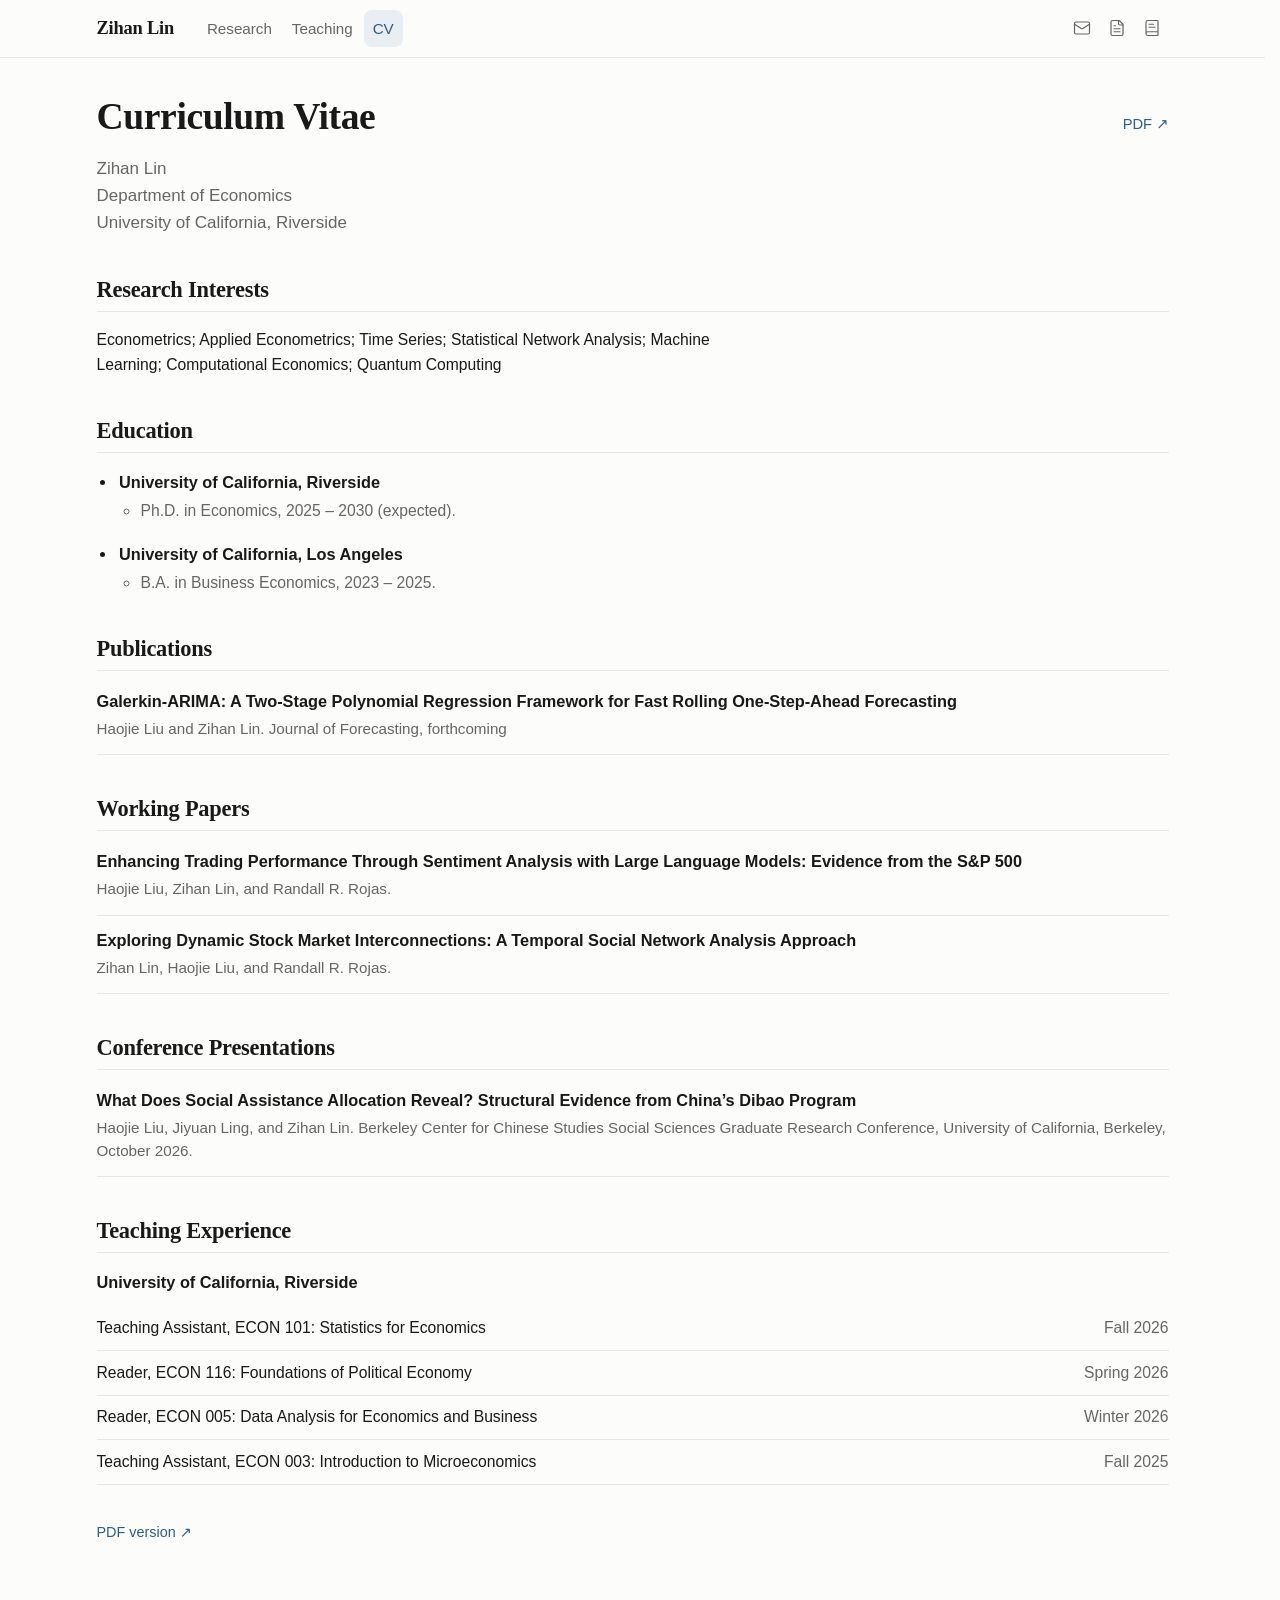
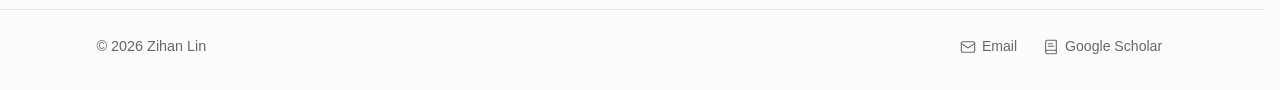
==== cv/index.html @ 2d90c13d "Deploy website" ====
<!DOCTYPE html><html lang="en"><head><meta charset="utf-8"><meta name="viewport" content="width=device-width, initial-scale=1"><meta name="generator" content="Astro v7.3.6"><title>Curriculum Vitae | Zihan Lin</title><meta name="description" content="Curriculum vitae of Zihan Lin, Ph.D. Student in Economics at University of California, Riverside."><meta name="author" content="Zihan Lin"><link rel="canonical" href="https://nofateggs.github.io/cv/"><meta property="og:type" content="website"><meta property="og:title" content="Curriculum Vitae | Zihan Lin"><meta property="og:description" content="Curriculum vitae of Zihan Lin, Ph.D. Student in Economics at University of California, Riverside."><meta property="og:url" content="https://nofateggs.github.io/cv/"><meta property="og:site_name" content="Zihan Lin"><meta property="og:locale" content="en_US"><meta name="twitter:card" content="summary"><meta name="twitter:title" content="Curriculum Vitae | Zihan Lin"><meta name="twitter:description" content="Curriculum vitae of Zihan Lin, Ph.D. Student in Economics at University of California, Riverside."><link rel="icon" type="image/svg+xml" href="/favicon.svg"><link rel="icon" href="/favicon.ico"><link rel="stylesheet" href="/_astro/Layout.BebASlsw.css"><style>.title-row[data-astro-cid-uue4a3aj]{flex-wrap:wrap;justify-content:space-between;align-items:baseline;gap:1rem;display:flex}.title-row[data-astro-cid-uue4a3aj] h1[data-astro-cid-uue4a3aj]{margin-bottom:0}.pdf-link[data-astro-cid-uue4a3aj]{white-space:nowrap;font-size:.92rem;font-weight:500;text-decoration:none}.pdf-link[data-astro-cid-uue4a3aj]:hover{text-decoration:underline}.affiliation[data-astro-cid-uue4a3aj]{color:var(--secondary);margin:.85rem 0 0;line-height:1.6}.interests-line[data-astro-cid-uue4a3aj]{max-width:42rem;color:var(--text);margin:.35rem 0 0;font-size:.98rem;line-height:1.55}.education-list[data-astro-cid-uue4a3aj]{flex-direction:column;gap:1.1rem;margin:.35rem 0 0;padding-left:1.25rem;list-style:outside;display:flex}.education-item[data-astro-cid-uue4a3aj]{padding-left:.15rem}.institution[data-astro-cid-uue4a3aj]{font-size:1.02rem;font-weight:700;line-height:1.4}.degree-list[data-astro-cid-uue4a3aj]{margin:.2rem 0 0;padding-left:1.35rem;list-style:circle}.degree[data-astro-cid-uue4a3aj]{color:var(--secondary);font-size:.98rem;line-height:1.45}.paper-list[data-astro-cid-uue4a3aj],.teaching-list[data-astro-cid-uue4a3aj]{margin:.35rem 0 0;padding:0;list-style:none}.paper-item[data-astro-cid-uue4a3aj]{border-bottom:1px solid var(--border);padding:.85rem 0}.paper-item[data-astro-cid-uue4a3aj]:first-child{padding-top:.2rem}.paper-title[data-astro-cid-uue4a3aj]{margin:0 0 .3rem;font-size:1.02rem;font-weight:600;line-height:1.4}.paper-meta[data-astro-cid-uue4a3aj]{color:var(--secondary);margin:0;font-size:.95rem;line-height:1.5}.teaching-institution[data-astro-cid-uue4a3aj]{margin:.35rem 0 .65rem;font-size:1.02rem;font-weight:600}.teaching-item[data-astro-cid-uue4a3aj]{border-bottom:1px solid var(--border);justify-content:space-between;align-items:baseline;gap:1rem 1.5rem;padding:.65rem 0;display:flex}.teaching-role[data-astro-cid-uue4a3aj],.teaching-term[data-astro-cid-uue4a3aj]{margin:0;font-size:.98rem;line-height:1.45}.teaching-term[data-astro-cid-uue4a3aj]{color:var(--secondary);white-space:nowrap}.pdf-footnote[data-astro-cid-uue4a3aj]{margin:2.25rem 0 0;font-size:.9rem}.pdf-footnote[data-astro-cid-uue4a3aj] a[data-astro-cid-uue4a3aj]{text-decoration:none}.pdf-footnote[data-astro-cid-uue4a3aj] a[data-astro-cid-uue4a3aj]:hover{text-decoration:underline}@media (width<=560px){.education-list[data-astro-cid-uue4a3aj]{padding-left:1.15rem}.degree-list[data-astro-cid-uue4a3aj]{padding-left:1.2rem}.teaching-item[data-astro-cid-uue4a3aj]{flex-direction:column;align-items:flex-start;gap:.15rem}.teaching-term[data-astro-cid-uue4a3aj]{white-space:normal}}
</style></head><body><div class="site-shell"><header class="site-header" data-astro-cid-nen7h5rs><div class="header-inner" data-astro-cid-nen7h5rs><a class="brand" href="/" data-astro-cid-nen7h5rs>Zihan Lin</a><nav class="primary-nav" aria-label="Primary" data-astro-cid-nen7h5rs><ul data-astro-cid-nen7h5rs><li data-astro-cid-nen7h5rs><a href="/research" data-astro-cid-nen7h5rs>Research</a></li><li data-astro-cid-nen7h5rs><a href="/teaching" data-astro-cid-nen7h5rs>Teaching</a></li><li data-astro-cid-nen7h5rs><a href="/cv" aria-current="page" class="active" data-astro-cid-nen7h5rs>CV</a></li></ul></nav><nav class="icon-nav" aria-label="Academic links" data-astro-cid-nen7h5rs><ul data-astro-cid-nen7h5rs><li data-astro-cid-nen7h5rs><a href="mailto:zlin169@ucr.edu" class="icon-link" aria-label="Email" title="Email" data-astro-cid-nen7h5rs><svg xmlns="http://www.w3.org/2000/svg" width="18" height="18" viewBox="0 0 24 24" fill="none" stroke="currentColor" stroke-width="1.6" stroke-linecap="round" stroke-linejoin="round" aria-hidden="true" data-astro-cid-nen7h5rs><rect width="20" height="16" x="2" y="4" rx="2" data-astro-cid-nen7h5rs></rect><path d="m22 7-8.97 5.7a1.94 1.94 0 0 1-2.06 0L2 7" data-astro-cid-nen7h5rs></path></svg></a></li><li data-astro-cid-nen7h5rs><a href="/files/cv.pdf" class="icon-link" aria-label="CV" title="CV" target="_blank" rel="noopener noreferrer" data-astro-cid-nen7h5rs><svg xmlns="http://www.w3.org/2000/svg" width="18" height="18" viewBox="0 0 24 24" fill="none" stroke="currentColor" stroke-width="1.6" stroke-linecap="round" stroke-linejoin="round" aria-hidden="true" data-astro-cid-nen7h5rs><path d="M15 2H6a2 2 0 0 0-2 2v16a2 2 0 0 0 2 2h12a2 2 0 0 0 2-2V7Z" data-astro-cid-nen7h5rs></path><path d="M14 2v4a2 2 0 0 0 2 2h4" data-astro-cid-nen7h5rs></path><path d="M10 9H8" data-astro-cid-nen7h5rs></path><path d="M16 13H8" data-astro-cid-nen7h5rs></path><path d="M16 17H8" data-astro-cid-nen7h5rs></path></svg></a></li><li data-astro-cid-nen7h5rs><a href="https://scholar.google.com/citations?user=Ic9rxrEAAAAJ&amp;hl=zh-CN" class="icon-link" aria-label="Google Scholar" title="Google Scholar" target="_blank" rel="noopener noreferrer" data-astro-cid-nen7h5rs><svg xmlns="http://www.w3.org/2000/svg" width="18" height="18" viewBox="0 0 24 24" fill="none" stroke="currentColor" stroke-width="1.6" stroke-linecap="round" stroke-linejoin="round" aria-hidden="true" data-astro-cid-nen7h5rs><path d="M4 19.5v-15A2.5 2.5 0 0 1 6.5 2H19a1 1 0 0 1 1 1v18a1 1 0 0 1-1 1H6.5a1 1 0 0 1 0-5H20" data-astro-cid-nen7h5rs></path><path d="M8 7h6" data-astro-cid-nen7h5rs></path><path d="M8 11h8" data-astro-cid-nen7h5rs></path></svg></a></li></ul></nav></div></header><main class="site-main" id="main"><header class="page-intro" data-astro-cid-uue4a3aj><div class="title-row" data-astro-cid-uue4a3aj><h1 data-astro-cid-uue4a3aj>Curriculum Vitae</h1><a class="pdf-link" href="/files/cv.pdf" target="_blank" rel="noopener noreferrer" data-astro-cid-uue4a3aj>PDF <span aria-hidden="true" data-astro-cid-uue4a3aj>↗</span></a></div><p class="affiliation" data-astro-cid-uue4a3aj>Zihan Lin<br data-astro-cid-uue4a3aj>Department of Economics<br data-astro-cid-uue4a3aj>University of California, Riverside</p></header><section aria-labelledby="cv-interests-heading" data-astro-cid-uue4a3aj><h2 id="cv-interests-heading" data-astro-cid-uue4a3aj>Research Interests</h2><p class="interests-line" data-astro-cid-uue4a3aj>Econometrics; Applied Econometrics; Time Series; Statistical Network Analysis; Machine Learning; Computational Economics; Quantum Computing</p></section><section aria-labelledby="cv-education-heading" data-astro-cid-uue4a3aj><h2 id="cv-education-heading" data-astro-cid-uue4a3aj>Education</h2><ul class="education-list" data-astro-cid-uue4a3aj><li class="education-item" data-astro-cid-uue4a3aj><span class="institution" data-astro-cid-uue4a3aj>University of California, Riverside</span><ul class="degree-list" data-astro-cid-uue4a3aj><li class="degree" data-astro-cid-uue4a3aj>Ph.D. in Economics, 2025 – 2030 (expected).</li></ul></li><li class="education-item" data-astro-cid-uue4a3aj><span class="institution" data-astro-cid-uue4a3aj>University of California, Los Angeles</span><ul class="degree-list" data-astro-cid-uue4a3aj><li class="degree" data-astro-cid-uue4a3aj>B.A. in Business Economics, 2023 – 2025.</li></ul></li></ul></section><section aria-labelledby="cv-publications-heading" data-astro-cid-uue4a3aj><h2 id="cv-publications-heading" data-astro-cid-uue4a3aj>Publications</h2><ul class="paper-list" data-astro-cid-uue4a3aj><li class="paper-item" data-astro-cid-uue4a3aj><p class="paper-title" data-astro-cid-uue4a3aj>Galerkin-ARIMA: A Two-Stage Polynomial Regression Framework for Fast Rolling One-Step-Ahead Forecasting</p><p class="paper-meta" data-astro-cid-uue4a3aj>Haojie Liu and Zihan Lin. Journal of Forecasting, forthcoming</p></li></ul></section><section aria-labelledby="cv-working-papers-heading" data-astro-cid-uue4a3aj><h2 id="cv-working-papers-heading" data-astro-cid-uue4a3aj>Working Papers</h2><ul class="paper-list" data-astro-cid-uue4a3aj><li class="paper-item" data-astro-cid-uue4a3aj><p class="paper-title" data-astro-cid-uue4a3aj>Enhancing Trading Performance Through Sentiment Analysis with Large Language Models: Evidence from the S&amp;P 500</p><p class="paper-meta" data-astro-cid-uue4a3aj>Haojie Liu, Zihan Lin, and Randall R. Rojas.</p></li><li class="paper-item" data-astro-cid-uue4a3aj><p class="paper-title" data-astro-cid-uue4a3aj>Exploring Dynamic Stock Market Interconnections: A Temporal Social Network Analysis Approach</p><p class="paper-meta" data-astro-cid-uue4a3aj>Zihan Lin, Haojie Liu, and Randall R. Rojas.</p></li></ul></section><section aria-labelledby="cv-conference-heading" data-astro-cid-uue4a3aj><h2 id="cv-conference-heading" data-astro-cid-uue4a3aj>Conference Presentations</h2><ul class="paper-list" data-astro-cid-uue4a3aj><li class="paper-item" data-astro-cid-uue4a3aj><p class="paper-title" data-astro-cid-uue4a3aj>What Does Social Assistance Allocation Reveal? Structural Evidence from China’s Dibao Program</p><p class="paper-meta" data-astro-cid-uue4a3aj>Haojie Liu, Jiyuan Ling, and Zihan Lin. Berkeley Center for Chinese Studies Social Sciences Graduate Research Conference, University of California, Berkeley, October 2026.</p></li></ul></section><section aria-labelledby="cv-teaching-heading" data-astro-cid-uue4a3aj><h2 id="cv-teaching-heading" data-astro-cid-uue4a3aj>Teaching Experience</h2><p class="teaching-institution" data-astro-cid-uue4a3aj>University of California, Riverside</p><ul class="teaching-list" data-astro-cid-uue4a3aj><li class="teaching-item" data-astro-cid-uue4a3aj><div class="teaching-main" data-astro-cid-uue4a3aj><p class="teaching-role" data-astro-cid-uue4a3aj>Teaching Assistant, ECON 101: Statistics for Economics</p></div><p class="teaching-term" data-astro-cid-uue4a3aj>Fall 2026</p></li><li class="teaching-item" data-astro-cid-uue4a3aj><div class="teaching-main" data-astro-cid-uue4a3aj><p class="teaching-role" data-astro-cid-uue4a3aj>Reader, ECON 116: Foundations of Political Economy</p></div><p class="teaching-term" data-astro-cid-uue4a3aj>Spring 2026</p></li><li class="teaching-item" data-astro-cid-uue4a3aj><div class="teaching-main" data-astro-cid-uue4a3aj><p class="teaching-role" data-astro-cid-uue4a3aj>Reader, ECON 005: Data Analysis for Economics and Business</p></div><p class="teaching-term" data-astro-cid-uue4a3aj>Winter 2026</p></li><li class="teaching-item" data-astro-cid-uue4a3aj><div class="teaching-main" data-astro-cid-uue4a3aj><p class="teaching-role" data-astro-cid-uue4a3aj>Teaching Assistant, ECON 003: Introduction to Microeconomics</p></div><p class="teaching-term" data-astro-cid-uue4a3aj>Fall 2025</p></li></ul></section><p class="pdf-footnote" data-astro-cid-uue4a3aj><a href="/files/cv.pdf" target="_blank" rel="noopener noreferrer" data-astro-cid-uue4a3aj>PDF version ↗</a></p></main><footer class="site-footer" data-astro-cid-jo6i4kqk><div class="footer-inner" data-astro-cid-jo6i4kqk><p class="copyright" data-astro-cid-jo6i4kqk>© 2026 Zihan Lin</p><nav class="footer-links" aria-label="Footer links" data-astro-cid-jo6i4kqk><a href="mailto:zlin169@ucr.edu" aria-label="Email" data-astro-cid-jo6i4kqk><svg xmlns="http://www.w3.org/2000/svg" width="16" height="16" viewBox="0 0 24 24" fill="none" stroke="currentColor" stroke-width="1.6" stroke-linecap="round" stroke-linejoin="round" aria-hidden="true" data-astro-cid-jo6i4kqk><rect width="20" height="16" x="2" y="4" rx="2" data-astro-cid-jo6i4kqk></rect><path d="m22 7-8.97 5.7a1.94 1.94 0 0 1-2.06 0L2 7" data-astro-cid-jo6i4kqk></path></svg><span data-astro-cid-jo6i4kqk>Email</span></a><a href="https://scholar.google.com/citations?user=Ic9rxrEAAAAJ&amp;hl=zh-CN" target="_blank" rel="noopener noreferrer" aria-label="Google Scholar" data-astro-cid-jo6i4kqk><svg xmlns="http://www.w3.org/2000/svg" width="16" height="16" viewBox="0 0 24 24" fill="none" stroke="currentColor" stroke-width="1.6" stroke-linecap="round" stroke-linejoin="round" aria-hidden="true" data-astro-cid-jo6i4kqk><path d="M4 19.5v-15A2.5 2.5 0 0 1 6.5 2H19a1 1 0 0 1 1 1v18a1 1 0 0 1-1 1H6.5a1 1 0 0 1 0-5H20" data-astro-cid-jo6i4kqk></path><path d="M8 7h6" data-astro-cid-jo6i4kqk></path><path d="M8 11h8" data-astro-cid-jo6i4kqk></path></svg><span data-astro-cid-jo6i4kqk>Google Scholar</span></a></nav></div></footer></div></body></html>
---- _astro/Layout.BebASlsw.css ----
:root{--bg:#fcfcfb;--text:#191919;--secondary:#666;--accent:#315d83;--accent-soft:#e8eef3;--border:#e6e6e3;--surface:#fff;--focus:#315d83;--max-width:1240px;--prose-width:50rem;--page-inline:clamp(1.15rem, 3.2vw, 2.5rem);--header-height:3.5rem;--radius-icon:10px;--transition:.18s ease;--font-sans:"Helvetica Neue", Helvetica, Arial, ui-sans-serif, system-ui, sans-serif;--font-serif:"Iowan Old Style", "Palatino Linotype", Palatino, Georgia, "Times New Roman", serif}*,:before,:after{box-sizing:border-box}html{color-scheme:light;-webkit-text-size-adjust:100%;scroll-behavior:smooth;scrollbar-gutter:stable;overflow-y:scroll}body{min-height:100vh;font-family:var(--font-sans);color:var(--text);background-color:var(--bg);-webkit-font-smoothing:antialiased;margin:0;font-size:1.0625rem;line-height:1.65}img{max-width:100%;height:auto;display:block}a{color:var(--accent);text-underline-offset:.15em;transition:color var(--transition);text-decoration-thickness:1px}a:hover{color:#244866}a:focus-visible,button:focus-visible{outline:2px solid var(--focus);outline-offset:3px}h1,h2,h3{font-family:var(--font-serif);letter-spacing:-.01em;color:var(--text);margin:0 0 .75rem;font-weight:600;line-height:1.25}h1{font-size:clamp(1.85rem,3.5vw,2.35rem)}h2{border-bottom:1px solid var(--border);margin-top:2.5rem;margin-bottom:1rem;padding-bottom:.45rem;font-size:1.4rem}h3{font-family:var(--font-sans);font-size:1.05rem;font-weight:600}p{margin:0 0 1rem}ul{margin:0;padding:0}.site-shell{flex-direction:column;min-height:100vh;display:flex}.site-main{width:100%;max-width:min(var(--max-width), 90vw);padding:2.25rem var(--page-inline) 4rem;flex:1;margin:0 auto}.page-intro{margin-bottom:.25rem}.lede{color:var(--secondary);max-width:var(--prose-width);font-size:1.05rem}.muted{color:var(--secondary)}.sr-only{clip:rect(0, 0, 0, 0);white-space:nowrap;border:0;width:1px;height:1px;margin:-1px;padding:0;position:absolute;overflow:hidden}.interest-list{flex-wrap:wrap;gap:.5rem .65rem;margin-top:.75rem;list-style:none;display:flex}.interest-list li{color:var(--secondary);border:1px solid var(--border);background:var(--surface);border-radius:999px;padding:.28rem .75rem;font-size:.92rem}.empty-note{color:var(--secondary);max-width:var(--prose-width);font-size:.98rem}@media (width<=640px){.site-main{max-width:100%;padding:1.75rem var(--page-inline) 3.25rem}h2{margin-top:2rem}}.site-header[data-astro-cid-nen7h5rs]{z-index:40;background:var(--bg);border-bottom:1px solid var(--border);position:sticky;top:0}.header-inner[data-astro-cid-nen7h5rs]{max-width:min(var(--max-width), 90vw);min-height:var(--header-height);padding:.65rem var(--page-inline);flex-wrap:wrap;align-items:center;gap:1.25rem;margin:0 auto;display:flex}.brand[data-astro-cid-nen7h5rs]{font-family:var(--font-serif);color:var(--text);letter-spacing:-.01em;margin-right:.25rem;font-size:1.15rem;font-weight:600;text-decoration:none}.brand[data-astro-cid-nen7h5rs]:hover,.brand[data-astro-cid-nen7h5rs][aria-current=page]{color:var(--accent)}.primary-nav[data-astro-cid-nen7h5rs]{flex:1}.primary-nav[data-astro-cid-nen7h5rs] ul[data-astro-cid-nen7h5rs],.icon-nav[data-astro-cid-nen7h5rs] ul[data-astro-cid-nen7h5rs]{align-items:center;gap:.15rem;margin:0;padding:0;list-style:none;display:flex}.primary-nav[data-astro-cid-nen7h5rs] a[data-astro-cid-nen7h5rs]{color:var(--secondary);transition:color var(--transition), background-color var(--transition), transform var(--transition);border-radius:8px;padding:.35rem .55rem;font-size:.95rem;text-decoration:none;display:inline-block}.primary-nav[data-astro-cid-nen7h5rs] a[data-astro-cid-nen7h5rs]:hover,.primary-nav[data-astro-cid-nen7h5rs] a[data-astro-cid-nen7h5rs].active{color:var(--accent);background:var(--accent-soft)}.primary-nav[data-astro-cid-nen7h5rs] a[data-astro-cid-nen7h5rs]:hover{transform:translateY(-1px)}.icon-nav[data-astro-cid-nen7h5rs]{margin-left:auto}.icon-link[data-astro-cid-nen7h5rs]{width:2.05rem;height:2.05rem;color:var(--secondary);border-radius:var(--radius-icon);transition:color var(--transition), background-color var(--transition), transform var(--transition);justify-content:center;align-items:center;text-decoration:none;display:inline-flex}.icon-link[data-astro-cid-nen7h5rs]:hover{color:var(--accent);background:var(--accent-soft);transform:translateY(-1px)}@media (width<=720px){.header-inner[data-astro-cid-nen7h5rs]{max-width:100%;padding:.7rem var(--page-inline);gap:.55rem .75rem}.brand[data-astro-cid-nen7h5rs]{width:100%;margin-right:0}.primary-nav[data-astro-cid-nen7h5rs]{flex:auto}.primary-nav[data-astro-cid-nen7h5rs] ul[data-astro-cid-nen7h5rs]{flex-wrap:wrap;gap:.05rem}.primary-nav[data-astro-cid-nen7h5rs] a[data-astro-cid-nen7h5rs]{padding:.3rem .45rem;font-size:.9rem}.icon-nav[data-astro-cid-nen7h5rs]{margin-left:0}.icon-link[data-astro-cid-nen7h5rs]{width:1.9rem;height:1.9rem}}.site-footer[data-astro-cid-jo6i4kqk]{border-top:1px solid var(--border);background:var(--bg)}.footer-inner[data-astro-cid-jo6i4kqk]{max-width:min(var(--max-width), 90vw);padding:1.35rem var(--page-inline) 1.75rem;flex-wrap:wrap;justify-content:space-between;align-items:center;gap:1rem;margin:0 auto;display:flex}.copyright[data-astro-cid-jo6i4kqk]{color:var(--secondary);margin:0;font-size:.9rem}.footer-links[data-astro-cid-jo6i4kqk]{flex-wrap:wrap;gap:.35rem .85rem;display:flex}.footer-links[data-astro-cid-jo6i4kqk] a[data-astro-cid-jo6i4kqk]{color:var(--secondary);transition:color var(--transition), background-color var(--transition), transform var(--transition);border-radius:8px;align-items:center;gap:.35rem;padding:.25rem .4rem;font-size:.88rem;text-decoration:none;display:inline-flex}.footer-links[data-astro-cid-jo6i4kqk] a[data-astro-cid-jo6i4kqk]:hover{color:var(--accent);background:var(--accent-soft);transform:translateY(-1px)}@media (width<=640px){.footer-inner[data-astro-cid-jo6i4kqk]{max-width:100%}}
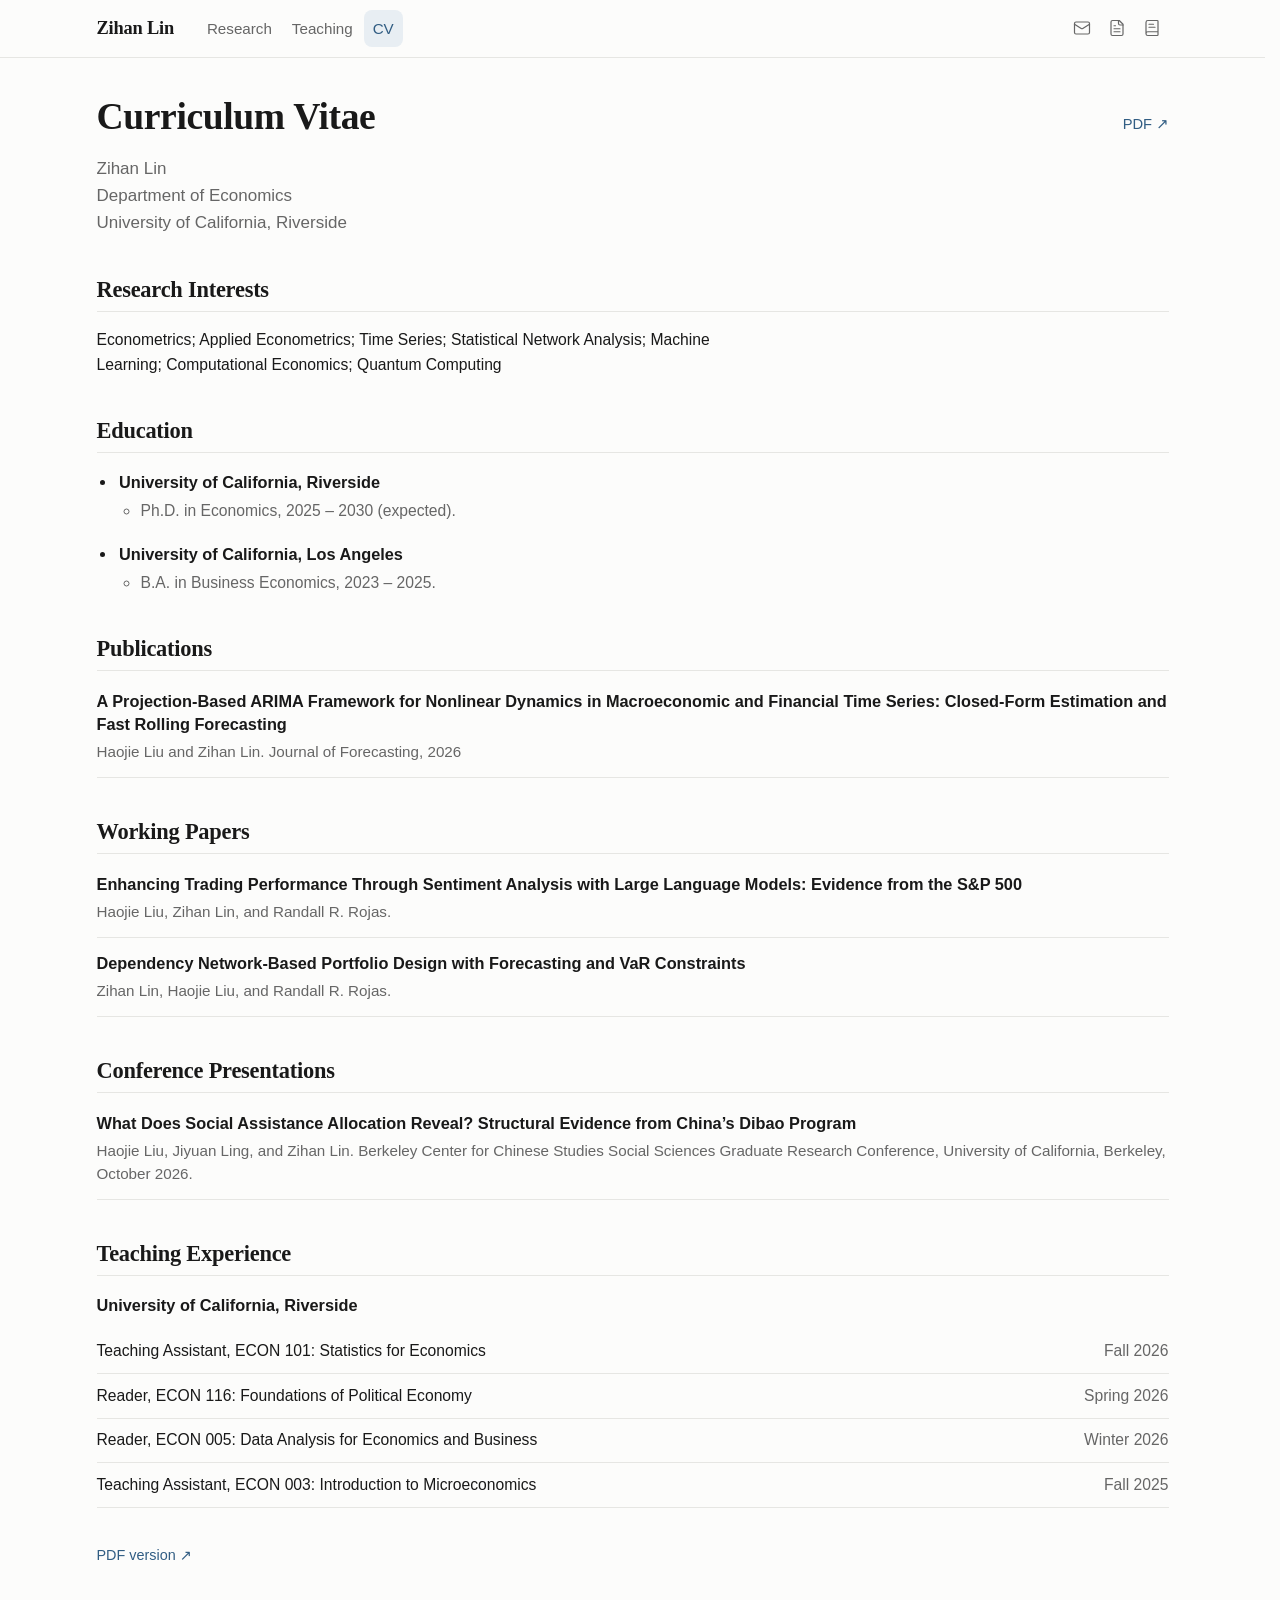
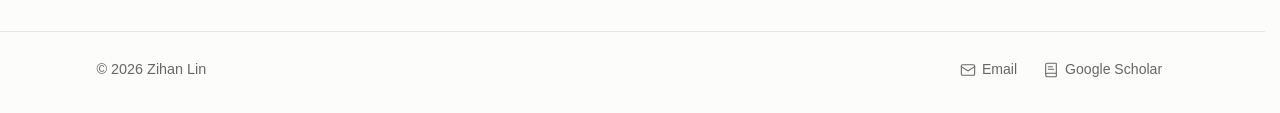
==== commit 1a872ddd: "Deploy website" ====
--- a/cv/index.html
+++ b/cv/index.html
@@ -1,2 +1,2 @@
 <!DOCTYPE html><html lang="en"><head><meta charset="utf-8"><meta name="viewport" content="width=device-width, initial-scale=1"><meta name="generator" content="Astro v7.3.6"><title>Curriculum Vitae | Zihan Lin</title><meta name="description" content="Curriculum vitae of Zihan Lin, Ph.D. Student in Economics at University of California, Riverside."><meta name="author" content="Zihan Lin"><link rel="canonical" href="https://nofateggs.github.io/cv/"><meta property="og:type" content="website"><meta property="og:title" content="Curriculum Vitae | Zihan Lin"><meta property="og:description" content="Curriculum vitae of Zihan Lin, Ph.D. Student in Economics at University of California, Riverside."><meta property="og:url" content="https://nofateggs.github.io/cv/"><meta property="og:site_name" content="Zihan Lin"><meta property="og:locale" content="en_US"><meta name="twitter:card" content="summary"><meta name="twitter:title" content="Curriculum Vitae | Zihan Lin"><meta name="twitter:description" content="Curriculum vitae of Zihan Lin, Ph.D. Student in Economics at University of California, Riverside."><link rel="icon" type="image/svg+xml" href="/favicon.svg"><link rel="icon" href="/favicon.ico"><link rel="stylesheet" href="/_astro/Layout.BebASlsw.css"><style>.title-row[data-astro-cid-uue4a3aj]{flex-wrap:wrap;justify-content:space-between;align-items:baseline;gap:1rem;display:flex}.title-row[data-astro-cid-uue4a3aj] h1[data-astro-cid-uue4a3aj]{margin-bottom:0}.pdf-link[data-astro-cid-uue4a3aj]{white-space:nowrap;font-size:.92rem;font-weight:500;text-decoration:none}.pdf-link[data-astro-cid-uue4a3aj]:hover{text-decoration:underline}.affiliation[data-astro-cid-uue4a3aj]{color:var(--secondary);margin:.85rem 0 0;line-height:1.6}.interests-line[data-astro-cid-uue4a3aj]{max-width:42rem;color:var(--text);margin:.35rem 0 0;font-size:.98rem;line-height:1.55}.education-list[data-astro-cid-uue4a3aj]{flex-direction:column;gap:1.1rem;margin:.35rem 0 0;padding-left:1.25rem;list-style:outside;display:flex}.education-item[data-astro-cid-uue4a3aj]{padding-left:.15rem}.institution[data-astro-cid-uue4a3aj]{font-size:1.02rem;font-weight:700;line-height:1.4}.degree-list[data-astro-cid-uue4a3aj]{margin:.2rem 0 0;padding-left:1.35rem;list-style:circle}.degree[data-astro-cid-uue4a3aj]{color:var(--secondary);font-size:.98rem;line-height:1.45}.paper-list[data-astro-cid-uue4a3aj],.teaching-list[data-astro-cid-uue4a3aj]{margin:.35rem 0 0;padding:0;list-style:none}.paper-item[data-astro-cid-uue4a3aj]{border-bottom:1px solid var(--border);padding:.85rem 0}.paper-item[data-astro-cid-uue4a3aj]:first-child{padding-top:.2rem}.paper-title[data-astro-cid-uue4a3aj]{margin:0 0 .3rem;font-size:1.02rem;font-weight:600;line-height:1.4}.paper-meta[data-astro-cid-uue4a3aj]{color:var(--secondary);margin:0;font-size:.95rem;line-height:1.5}.teaching-institution[data-astro-cid-uue4a3aj]{margin:.35rem 0 .65rem;font-size:1.02rem;font-weight:600}.teaching-item[data-astro-cid-uue4a3aj]{border-bottom:1px solid var(--border);justify-content:space-between;align-items:baseline;gap:1rem 1.5rem;padding:.65rem 0;display:flex}.teaching-role[data-astro-cid-uue4a3aj],.teaching-term[data-astro-cid-uue4a3aj]{margin:0;font-size:.98rem;line-height:1.45}.teaching-term[data-astro-cid-uue4a3aj]{color:var(--secondary);white-space:nowrap}.pdf-footnote[data-astro-cid-uue4a3aj]{margin:2.25rem 0 0;font-size:.9rem}.pdf-footnote[data-astro-cid-uue4a3aj] a[data-astro-cid-uue4a3aj]{text-decoration:none}.pdf-footnote[data-astro-cid-uue4a3aj] a[data-astro-cid-uue4a3aj]:hover{text-decoration:underline}@media (width<=560px){.education-list[data-astro-cid-uue4a3aj]{padding-left:1.15rem}.degree-list[data-astro-cid-uue4a3aj]{padding-left:1.2rem}.teaching-item[data-astro-cid-uue4a3aj]{flex-direction:column;align-items:flex-start;gap:.15rem}.teaching-term[data-astro-cid-uue4a3aj]{white-space:normal}}
-</style></head><body><div class="site-shell"><header class="site-header" data-astro-cid-nen7h5rs><div class="header-inner" data-astro-cid-nen7h5rs><a class="brand" href="/" data-astro-cid-nen7h5rs>Zihan Lin</a><nav class="primary-nav" aria-label="Primary" data-astro-cid-nen7h5rs><ul data-astro-cid-nen7h5rs><li data-astro-cid-nen7h5rs><a href="/research" data-astro-cid-nen7h5rs>Research</a></li><li data-astro-cid-nen7h5rs><a href="/teaching" data-astro-cid-nen7h5rs>Teaching</a></li><li data-astro-cid-nen7h5rs><a href="/cv" aria-current="page" class="active" data-astro-cid-nen7h5rs>CV</a></li></ul></nav><nav class="icon-nav" aria-label="Academic links" data-astro-cid-nen7h5rs><ul data-astro-cid-nen7h5rs><li data-astro-cid-nen7h5rs><a href="mailto:zlin169@ucr.edu" class="icon-link" aria-label="Email" title="Email" data-astro-cid-nen7h5rs><svg xmlns="http://www.w3.org/2000/svg" width="18" height="18" viewBox="0 0 24 24" fill="none" stroke="currentColor" stroke-width="1.6" stroke-linecap="round" stroke-linejoin="round" aria-hidden="true" data-astro-cid-nen7h5rs><rect width="20" height="16" x="2" y="4" rx="2" data-astro-cid-nen7h5rs></rect><path d="m22 7-8.97 5.7a1.94 1.94 0 0 1-2.06 0L2 7" data-astro-cid-nen7h5rs></path></svg></a></li><li data-astro-cid-nen7h5rs><a href="/files/cv.pdf" class="icon-link" aria-label="CV" title="CV" target="_blank" rel="noopener noreferrer" data-astro-cid-nen7h5rs><svg xmlns="http://www.w3.org/2000/svg" width="18" height="18" viewBox="0 0 24 24" fill="none" stroke="currentColor" stroke-width="1.6" stroke-linecap="round" stroke-linejoin="round" aria-hidden="true" data-astro-cid-nen7h5rs><path d="M15 2H6a2 2 0 0 0-2 2v16a2 2 0 0 0 2 2h12a2 2 0 0 0 2-2V7Z" data-astro-cid-nen7h5rs></path><path d="M14 2v4a2 2 0 0 0 2 2h4" data-astro-cid-nen7h5rs></path><path d="M10 9H8" data-astro-cid-nen7h5rs></path><path d="M16 13H8" data-astro-cid-nen7h5rs></path><path d="M16 17H8" data-astro-cid-nen7h5rs></path></svg></a></li><li data-astro-cid-nen7h5rs><a href="https://scholar.google.com/citations?user=Ic9rxrEAAAAJ&amp;hl=zh-CN" class="icon-link" aria-label="Google Scholar" title="Google Scholar" target="_blank" rel="noopener noreferrer" data-astro-cid-nen7h5rs><svg xmlns="http://www.w3.org/2000/svg" width="18" height="18" viewBox="0 0 24 24" fill="none" stroke="currentColor" stroke-width="1.6" stroke-linecap="round" stroke-linejoin="round" aria-hidden="true" data-astro-cid-nen7h5rs><path d="M4 19.5v-15A2.5 2.5 0 0 1 6.5 2H19a1 1 0 0 1 1 1v18a1 1 0 0 1-1 1H6.5a1 1 0 0 1 0-5H20" data-astro-cid-nen7h5rs></path><path d="M8 7h6" data-astro-cid-nen7h5rs></path><path d="M8 11h8" data-astro-cid-nen7h5rs></path></svg></a></li></ul></nav></div></header><main class="site-main" id="main"><header class="page-intro" data-astro-cid-uue4a3aj><div class="title-row" data-astro-cid-uue4a3aj><h1 data-astro-cid-uue4a3aj>Curriculum Vitae</h1><a class="pdf-link" href="/files/cv.pdf" target="_blank" rel="noopener noreferrer" data-astro-cid-uue4a3aj>PDF <span aria-hidden="true" data-astro-cid-uue4a3aj>↗</span></a></div><p class="affiliation" data-astro-cid-uue4a3aj>Zihan Lin<br data-astro-cid-uue4a3aj>Department of Economics<br data-astro-cid-uue4a3aj>University of California, Riverside</p></header><section aria-labelledby="cv-interests-heading" data-astro-cid-uue4a3aj><h2 id="cv-interests-heading" data-astro-cid-uue4a3aj>Research Interests</h2><p class="interests-line" data-astro-cid-uue4a3aj>Econometrics; Applied Econometrics; Time Series; Statistical Network Analysis; Machine Learning; Computational Economics; Quantum Computing</p></section><section aria-labelledby="cv-education-heading" data-astro-cid-uue4a3aj><h2 id="cv-education-heading" data-astro-cid-uue4a3aj>Education</h2><ul class="education-list" data-astro-cid-uue4a3aj><li class="education-item" data-astro-cid-uue4a3aj><span class="institution" data-astro-cid-uue4a3aj>University of California, Riverside</span><ul class="degree-list" data-astro-cid-uue4a3aj><li class="degree" data-astro-cid-uue4a3aj>Ph.D. in Economics, 2025 – 2030 (expected).</li></ul></li><li class="education-item" data-astro-cid-uue4a3aj><span class="institution" data-astro-cid-uue4a3aj>University of California, Los Angeles</span><ul class="degree-list" data-astro-cid-uue4a3aj><li class="degree" data-astro-cid-uue4a3aj>B.A. in Business Economics, 2023 – 2025.</li></ul></li></ul></section><section aria-labelledby="cv-publications-heading" data-astro-cid-uue4a3aj><h2 id="cv-publications-heading" data-astro-cid-uue4a3aj>Publications</h2><ul class="paper-list" data-astro-cid-uue4a3aj><li class="paper-item" data-astro-cid-uue4a3aj><p class="paper-title" data-astro-cid-uue4a3aj>Galerkin-ARIMA: A Two-Stage Polynomial Regression Framework for Fast Rolling One-Step-Ahead Forecasting</p><p class="paper-meta" data-astro-cid-uue4a3aj>Haojie Liu and Zihan Lin. Journal of Forecasting, forthcoming</p></li></ul></section><section aria-labelledby="cv-working-papers-heading" data-astro-cid-uue4a3aj><h2 id="cv-working-papers-heading" data-astro-cid-uue4a3aj>Working Papers</h2><ul class="paper-list" data-astro-cid-uue4a3aj><li class="paper-item" data-astro-cid-uue4a3aj><p class="paper-title" data-astro-cid-uue4a3aj>Enhancing Trading Performance Through Sentiment Analysis with Large Language Models: Evidence from the S&amp;P 500</p><p class="paper-meta" data-astro-cid-uue4a3aj>Haojie Liu, Zihan Lin, and Randall R. Rojas.</p></li><li class="paper-item" data-astro-cid-uue4a3aj><p class="paper-title" data-astro-cid-uue4a3aj>Exploring Dynamic Stock Market Interconnections: A Temporal Social Network Analysis Approach</p><p class="paper-meta" data-astro-cid-uue4a3aj>Zihan Lin, Haojie Liu, and Randall R. Rojas.</p></li></ul></section><section aria-labelledby="cv-conference-heading" data-astro-cid-uue4a3aj><h2 id="cv-conference-heading" data-astro-cid-uue4a3aj>Conference Presentations</h2><ul class="paper-list" data-astro-cid-uue4a3aj><li class="paper-item" data-astro-cid-uue4a3aj><p class="paper-title" data-astro-cid-uue4a3aj>What Does Social Assistance Allocation Reveal? Structural Evidence from China’s Dibao Program</p><p class="paper-meta" data-astro-cid-uue4a3aj>Haojie Liu, Jiyuan Ling, and Zihan Lin. Berkeley Center for Chinese Studies Social Sciences Graduate Research Conference, University of California, Berkeley, October 2026.</p></li></ul></section><section aria-labelledby="cv-teaching-heading" data-astro-cid-uue4a3aj><h2 id="cv-teaching-heading" data-astro-cid-uue4a3aj>Teaching Experience</h2><p class="teaching-institution" data-astro-cid-uue4a3aj>University of California, Riverside</p><ul class="teaching-list" data-astro-cid-uue4a3aj><li class="teaching-item" data-astro-cid-uue4a3aj><div class="teaching-main" data-astro-cid-uue4a3aj><p class="teaching-role" data-astro-cid-uue4a3aj>Teaching Assistant, ECON 101: Statistics for Economics</p></div><p class="teaching-term" data-astro-cid-uue4a3aj>Fall 2026</p></li><li class="teaching-item" data-astro-cid-uue4a3aj><div class="teaching-main" data-astro-cid-uue4a3aj><p class="teaching-role" data-astro-cid-uue4a3aj>Reader, ECON 116: Foundations of Political Economy</p></div><p class="teaching-term" data-astro-cid-uue4a3aj>Spring 2026</p></li><li class="teaching-item" data-astro-cid-uue4a3aj><div class="teaching-main" data-astro-cid-uue4a3aj><p class="teaching-role" data-astro-cid-uue4a3aj>Reader, ECON 005: Data Analysis for Economics and Business</p></div><p class="teaching-term" data-astro-cid-uue4a3aj>Winter 2026</p></li><li class="teaching-item" data-astro-cid-uue4a3aj><div class="teaching-main" data-astro-cid-uue4a3aj><p class="teaching-role" data-astro-cid-uue4a3aj>Teaching Assistant, ECON 003: Introduction to Microeconomics</p></div><p class="teaching-term" data-astro-cid-uue4a3aj>Fall 2025</p></li></ul></section><p class="pdf-footnote" data-astro-cid-uue4a3aj><a href="/files/cv.pdf" target="_blank" rel="noopener noreferrer" data-astro-cid-uue4a3aj>PDF version ↗</a></p></main><footer class="site-footer" data-astro-cid-jo6i4kqk><div class="footer-inner" data-astro-cid-jo6i4kqk><p class="copyright" data-astro-cid-jo6i4kqk>© 2026 Zihan Lin</p><nav class="footer-links" aria-label="Footer links" data-astro-cid-jo6i4kqk><a href="mailto:zlin169@ucr.edu" aria-label="Email" data-astro-cid-jo6i4kqk><svg xmlns="http://www.w3.org/2000/svg" width="16" height="16" viewBox="0 0 24 24" fill="none" stroke="currentColor" stroke-width="1.6" stroke-linecap="round" stroke-linejoin="round" aria-hidden="true" data-astro-cid-jo6i4kqk><rect width="20" height="16" x="2" y="4" rx="2" data-astro-cid-jo6i4kqk></rect><path d="m22 7-8.97 5.7a1.94 1.94 0 0 1-2.06 0L2 7" data-astro-cid-jo6i4kqk></path></svg><span data-astro-cid-jo6i4kqk>Email</span></a><a href="https://scholar.google.com/citations?user=Ic9rxrEAAAAJ&amp;hl=zh-CN" target="_blank" rel="noopener noreferrer" aria-label="Google Scholar" data-astro-cid-jo6i4kqk><svg xmlns="http://www.w3.org/2000/svg" width="16" height="16" viewBox="0 0 24 24" fill="none" stroke="currentColor" stroke-width="1.6" stroke-linecap="round" stroke-linejoin="round" aria-hidden="true" data-astro-cid-jo6i4kqk><path d="M4 19.5v-15A2.5 2.5 0 0 1 6.5 2H19a1 1 0 0 1 1 1v18a1 1 0 0 1-1 1H6.5a1 1 0 0 1 0-5H20" data-astro-cid-jo6i4kqk></path><path d="M8 7h6" data-astro-cid-jo6i4kqk></path><path d="M8 11h8" data-astro-cid-jo6i4kqk></path></svg><span data-astro-cid-jo6i4kqk>Google Scholar</span></a></nav></div></footer></div></body></html>+</style></head><body><div class="site-shell"><header class="site-header" data-astro-cid-nen7h5rs><div class="header-inner" data-astro-cid-nen7h5rs><a class="brand" href="/" data-astro-cid-nen7h5rs>Zihan Lin</a><nav class="primary-nav" aria-label="Primary" data-astro-cid-nen7h5rs><ul data-astro-cid-nen7h5rs><li data-astro-cid-nen7h5rs><a href="/research" data-astro-cid-nen7h5rs>Research</a></li><li data-astro-cid-nen7h5rs><a href="/teaching" data-astro-cid-nen7h5rs>Teaching</a></li><li data-astro-cid-nen7h5rs><a href="/cv" aria-current="page" class="active" data-astro-cid-nen7h5rs>CV</a></li></ul></nav><nav class="icon-nav" aria-label="Academic links" data-astro-cid-nen7h5rs><ul data-astro-cid-nen7h5rs><li data-astro-cid-nen7h5rs><a href="mailto:zlin169@ucr.edu" class="icon-link" aria-label="Email" title="Email" data-astro-cid-nen7h5rs><svg xmlns="http://www.w3.org/2000/svg" width="18" height="18" viewBox="0 0 24 24" fill="none" stroke="currentColor" stroke-width="1.6" stroke-linecap="round" stroke-linejoin="round" aria-hidden="true" data-astro-cid-nen7h5rs><rect width="20" height="16" x="2" y="4" rx="2" data-astro-cid-nen7h5rs></rect><path d="m22 7-8.97 5.7a1.94 1.94 0 0 1-2.06 0L2 7" data-astro-cid-nen7h5rs></path></svg></a></li><li data-astro-cid-nen7h5rs><a href="/files/cv.pdf" class="icon-link" aria-label="CV" title="CV" target="_blank" rel="noopener noreferrer" data-astro-cid-nen7h5rs><svg xmlns="http://www.w3.org/2000/svg" width="18" height="18" viewBox="0 0 24 24" fill="none" stroke="currentColor" stroke-width="1.6" stroke-linecap="round" stroke-linejoin="round" aria-hidden="true" data-astro-cid-nen7h5rs><path d="M15 2H6a2 2 0 0 0-2 2v16a2 2 0 0 0 2 2h12a2 2 0 0 0 2-2V7Z" data-astro-cid-nen7h5rs></path><path d="M14 2v4a2 2 0 0 0 2 2h4" data-astro-cid-nen7h5rs></path><path d="M10 9H8" data-astro-cid-nen7h5rs></path><path d="M16 13H8" data-astro-cid-nen7h5rs></path><path d="M16 17H8" data-astro-cid-nen7h5rs></path></svg></a></li><li data-astro-cid-nen7h5rs><a href="https://scholar.google.com/citations?user=Ic9rxrEAAAAJ&amp;hl=zh-CN" class="icon-link" aria-label="Google Scholar" title="Google Scholar" target="_blank" rel="noopener noreferrer" data-astro-cid-nen7h5rs><svg xmlns="http://www.w3.org/2000/svg" width="18" height="18" viewBox="0 0 24 24" fill="none" stroke="currentColor" stroke-width="1.6" stroke-linecap="round" stroke-linejoin="round" aria-hidden="true" data-astro-cid-nen7h5rs><path d="M4 19.5v-15A2.5 2.5 0 0 1 6.5 2H19a1 1 0 0 1 1 1v18a1 1 0 0 1-1 1H6.5a1 1 0 0 1 0-5H20" data-astro-cid-nen7h5rs></path><path d="M8 7h6" data-astro-cid-nen7h5rs></path><path d="M8 11h8" data-astro-cid-nen7h5rs></path></svg></a></li></ul></nav></div></header><main class="site-main" id="main"><header class="page-intro" data-astro-cid-uue4a3aj><div class="title-row" data-astro-cid-uue4a3aj><h1 data-astro-cid-uue4a3aj>Curriculum Vitae</h1><a class="pdf-link" href="/files/cv.pdf" target="_blank" rel="noopener noreferrer" data-astro-cid-uue4a3aj>PDF <span aria-hidden="true" data-astro-cid-uue4a3aj>↗</span></a></div><p class="affiliation" data-astro-cid-uue4a3aj>Zihan Lin<br data-astro-cid-uue4a3aj>Department of Economics<br data-astro-cid-uue4a3aj>University of California, Riverside</p></header><section aria-labelledby="cv-interests-heading" data-astro-cid-uue4a3aj><h2 id="cv-interests-heading" data-astro-cid-uue4a3aj>Research Interests</h2><p class="interests-line" data-astro-cid-uue4a3aj>Econometrics; Applied Econometrics; Time Series; Statistical Network Analysis; Machine Learning; Computational Economics; Quantum Computing</p></section><section aria-labelledby="cv-education-heading" data-astro-cid-uue4a3aj><h2 id="cv-education-heading" data-astro-cid-uue4a3aj>Education</h2><ul class="education-list" data-astro-cid-uue4a3aj><li class="education-item" data-astro-cid-uue4a3aj><span class="institution" data-astro-cid-uue4a3aj>University of California, Riverside</span><ul class="degree-list" data-astro-cid-uue4a3aj><li class="degree" data-astro-cid-uue4a3aj>Ph.D. in Economics, 2025 – 2030 (expected).</li></ul></li><li class="education-item" data-astro-cid-uue4a3aj><span class="institution" data-astro-cid-uue4a3aj>University of California, Los Angeles</span><ul class="degree-list" data-astro-cid-uue4a3aj><li class="degree" data-astro-cid-uue4a3aj>B.A. in Business Economics, 2023 – 2025.</li></ul></li></ul></section><section aria-labelledby="cv-publications-heading" data-astro-cid-uue4a3aj><h2 id="cv-publications-heading" data-astro-cid-uue4a3aj>Publications</h2><ul class="paper-list" data-astro-cid-uue4a3aj><li class="paper-item" data-astro-cid-uue4a3aj><p class="paper-title" data-astro-cid-uue4a3aj>A Projection-Based ARIMA Framework for Nonlinear Dynamics in Macroeconomic and Financial Time Series: Closed-Form Estimation and Fast Rolling Forecasting</p><p class="paper-meta" data-astro-cid-uue4a3aj>Haojie Liu and Zihan Lin. Journal of Forecasting, 2026</p></li></ul></section><section aria-labelledby="cv-working-papers-heading" data-astro-cid-uue4a3aj><h2 id="cv-working-papers-heading" data-astro-cid-uue4a3aj>Working Papers</h2><ul class="paper-list" data-astro-cid-uue4a3aj><li class="paper-item" data-astro-cid-uue4a3aj><p class="paper-title" data-astro-cid-uue4a3aj>Enhancing Trading Performance Through Sentiment Analysis with Large Language Models: Evidence from the S&amp;P 500</p><p class="paper-meta" data-astro-cid-uue4a3aj>Haojie Liu, Zihan Lin, and Randall R. Rojas.</p></li><li class="paper-item" data-astro-cid-uue4a3aj><p class="paper-title" data-astro-cid-uue4a3aj>Dependency Network-Based Portfolio Design with Forecasting and VaR Constraints</p><p class="paper-meta" data-astro-cid-uue4a3aj>Zihan Lin, Haojie Liu, and Randall R. Rojas.</p></li></ul></section><section aria-labelledby="cv-conference-heading" data-astro-cid-uue4a3aj><h2 id="cv-conference-heading" data-astro-cid-uue4a3aj>Conference Presentations</h2><ul class="paper-list" data-astro-cid-uue4a3aj><li class="paper-item" data-astro-cid-uue4a3aj><p class="paper-title" data-astro-cid-uue4a3aj>What Does Social Assistance Allocation Reveal? Structural Evidence from China’s Dibao Program</p><p class="paper-meta" data-astro-cid-uue4a3aj>Haojie Liu, Jiyuan Ling, and Zihan Lin. Berkeley Center for Chinese Studies Social Sciences Graduate Research Conference, University of California, Berkeley, October 2026.</p></li></ul></section><section aria-labelledby="cv-teaching-heading" data-astro-cid-uue4a3aj><h2 id="cv-teaching-heading" data-astro-cid-uue4a3aj>Teaching Experience</h2><p class="teaching-institution" data-astro-cid-uue4a3aj>University of California, Riverside</p><ul class="teaching-list" data-astro-cid-uue4a3aj><li class="teaching-item" data-astro-cid-uue4a3aj><div class="teaching-main" data-astro-cid-uue4a3aj><p class="teaching-role" data-astro-cid-uue4a3aj>Teaching Assistant, ECON 101: Statistics for Economics</p></div><p class="teaching-term" data-astro-cid-uue4a3aj>Fall 2026</p></li><li class="teaching-item" data-astro-cid-uue4a3aj><div class="teaching-main" data-astro-cid-uue4a3aj><p class="teaching-role" data-astro-cid-uue4a3aj>Reader, ECON 116: Foundations of Political Economy</p></div><p class="teaching-term" data-astro-cid-uue4a3aj>Spring 2026</p></li><li class="teaching-item" data-astro-cid-uue4a3aj><div class="teaching-main" data-astro-cid-uue4a3aj><p class="teaching-role" data-astro-cid-uue4a3aj>Reader, ECON 005: Data Analysis for Economics and Business</p></div><p class="teaching-term" data-astro-cid-uue4a3aj>Winter 2026</p></li><li class="teaching-item" data-astro-cid-uue4a3aj><div class="teaching-main" data-astro-cid-uue4a3aj><p class="teaching-role" data-astro-cid-uue4a3aj>Teaching Assistant, ECON 003: Introduction to Microeconomics</p></div><p class="teaching-term" data-astro-cid-uue4a3aj>Fall 2025</p></li></ul></section><p class="pdf-footnote" data-astro-cid-uue4a3aj><a href="/files/cv.pdf" target="_blank" rel="noopener noreferrer" data-astro-cid-uue4a3aj>PDF version ↗</a></p></main><footer class="site-footer" data-astro-cid-jo6i4kqk><div class="footer-inner" data-astro-cid-jo6i4kqk><p class="copyright" data-astro-cid-jo6i4kqk>© 2026 Zihan Lin</p><nav class="footer-links" aria-label="Footer links" data-astro-cid-jo6i4kqk><a href="mailto:zlin169@ucr.edu" aria-label="Email" data-astro-cid-jo6i4kqk><svg xmlns="http://www.w3.org/2000/svg" width="16" height="16" viewBox="0 0 24 24" fill="none" stroke="currentColor" stroke-width="1.6" stroke-linecap="round" stroke-linejoin="round" aria-hidden="true" data-astro-cid-jo6i4kqk><rect width="20" height="16" x="2" y="4" rx="2" data-astro-cid-jo6i4kqk></rect><path d="m22 7-8.97 5.7a1.94 1.94 0 0 1-2.06 0L2 7" data-astro-cid-jo6i4kqk></path></svg><span data-astro-cid-jo6i4kqk>Email</span></a><a href="https://scholar.google.com/citations?user=Ic9rxrEAAAAJ&amp;hl=zh-CN" target="_blank" rel="noopener noreferrer" aria-label="Google Scholar" data-astro-cid-jo6i4kqk><svg xmlns="http://www.w3.org/2000/svg" width="16" height="16" viewBox="0 0 24 24" fill="none" stroke="currentColor" stroke-width="1.6" stroke-linecap="round" stroke-linejoin="round" aria-hidden="true" data-astro-cid-jo6i4kqk><path d="M4 19.5v-15A2.5 2.5 0 0 1 6.5 2H19a1 1 0 0 1 1 1v18a1 1 0 0 1-1 1H6.5a1 1 0 0 1 0-5H20" data-astro-cid-jo6i4kqk></path><path d="M8 7h6" data-astro-cid-jo6i4kqk></path><path d="M8 11h8" data-astro-cid-jo6i4kqk></path></svg><span data-astro-cid-jo6i4kqk>Google Scholar</span></a></nav></div></footer></div></body></html>
